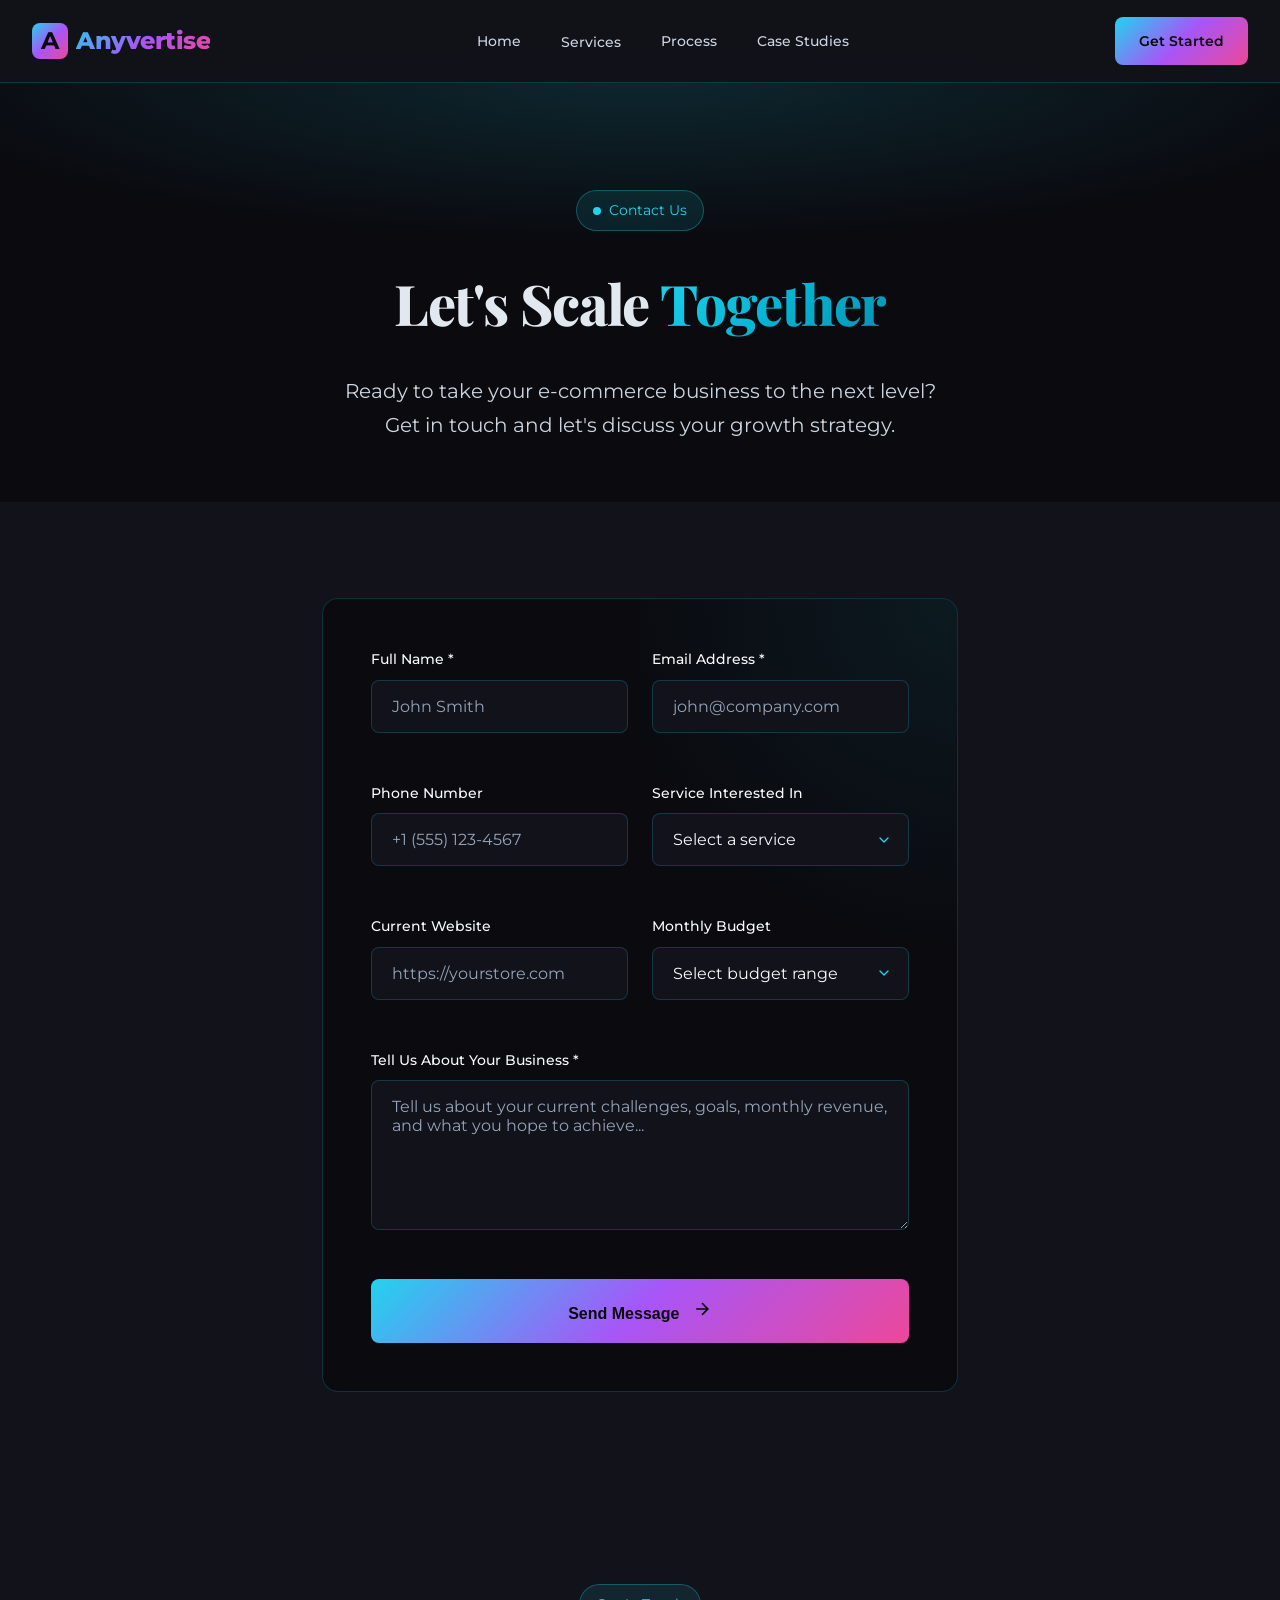
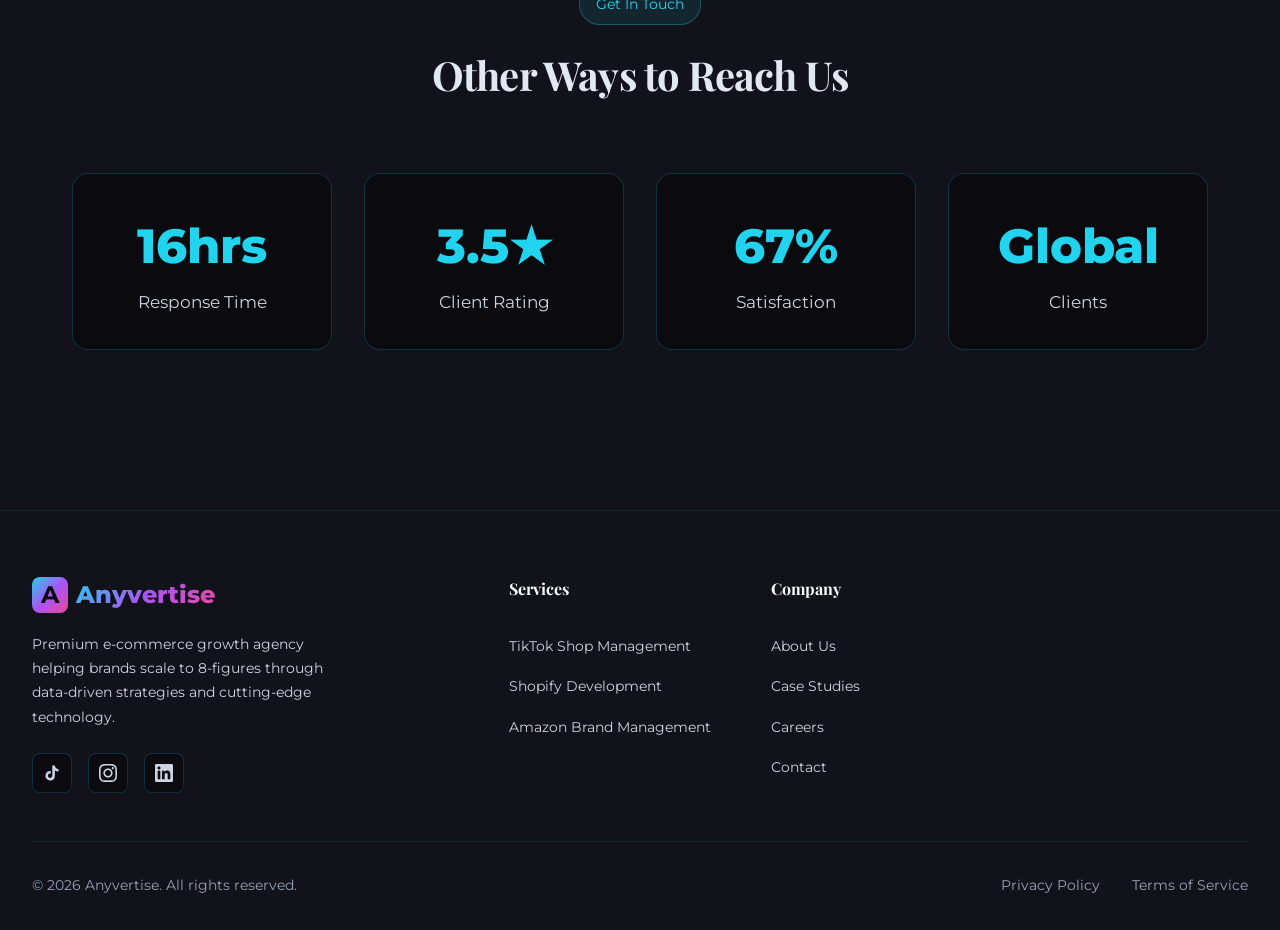
==== pages/contact.html @ 981955bb "initial-website" ====
<!DOCTYPE html>
<html lang="en">
<head>
  <meta charset="UTF-8">
  <meta name="viewport" content="width=device-width, initial-scale=1.0">
  <title>Contact Us | Anyvertise</title>
  <meta name="description" content="Get in touch with Anyvertise - Your premium e-commerce growth agency. Let's scale your business together.">
  <link rel="stylesheet" href="../css/style.css">
  <link rel="preconnect" href="https://fonts.googleapis.com">
  <link rel="preconnect" href="https://fonts.gstatic.com" crossorigin>
</head>
<body>
  <div id="header-placeholder"></div>
  
  <main>
    <section class="service-hero">
      <div class="service-hero-content">
        <div class="badge">
          <span class="badge-dot"></span>
          Contact Us
        </div>
        <h1 class="service-hero-title">
          Let's Scale <span>Together</span>
        </h1>
        <p class="service-hero-description">
          Ready to take your e-commerce business to the next level? Get in touch and let's discuss your growth strategy.
        </p>
      </div>
    </section>

    <section class="contact-section">
      <div class="contact-container">
        <form class="contact-form" id="contactForm">
          <div class="form-row">
            <div class="form-group">
              <label class="form-label" for="name">Full Name *</label>
              <input type="text" id="name" class="form-input" placeholder="John Smith" required>
            </div>
            <div class="form-group">
              <label class="form-label" for="email">Email Address *</label>
              <input type="email" id="email" class="form-input" placeholder="john@company.com" required>
            </div>
          </div>
          <div class="form-row">
            <div class="form-group">
              <label class="form-label" for="phone">Phone Number</label>
              <input type="tel" id="phone" class="form-input" placeholder="+1 (555) 123-4567">
            </div>
            <div class="form-group">
              <label class="form-label" for="service">Service Interested In</label>
              <select id="service" class="form-select">
                <option value="">Select a service</option>
                <option value="tiktok">TikTok Marketing</option>
                <option value="shopify">Shopify Development</option>
                <option value="amazon">Amazon PPC</option>
                <option value="multiple">Multiple Services</option>
              </select>
            </div>
          </div>
          <div class="form-row">
            <div class="form-group">
              <label class="form-label" for="website">Current Website</label>
              <input type="url" id="website" class="form-input" placeholder="https://yourstore.com">
            </div>
            <div class="form-group">
              <label class="form-label" for="budget">Monthly Budget</label>
              <select id="budget" class="form-select">
                <option value="">Select budget range</option>
                <option value="under5k">Under $5,000</option>
                <option value="5k-10k">$5,000 - $10,000</option>
                <option value="10k-25k">$10,000 - $25,000</option>
                <option value="25k-50k">$25,000 - $50,000</option>
                <option value="over50k">Over $50,000</option>
              </select>
            </div>
          </div>
          <div class="form-group">
            <label class="form-label" for="message">Tell Us About Your Business *</label>
            <textarea id="message" class="form-textarea" placeholder="Tell us about your current challenges, goals, monthly revenue, and what you hope to achieve..." required></textarea>
          </div>
          <button type="submit" class="form-submit">
            Send Message
            <svg width="20" height="20" viewBox="0 0 24 24" fill="none" stroke="currentColor" stroke-width="2" style="margin-left: 0.5rem;"><path d="M5 12h14M12 5l7 7-7 7"/></svg>
          </button>
        </form>
        <div class="form-success" id="formSuccess">
          <div class="form-success-icon">✓</div>
          <h3>Message Sent!</h3>
          <p>Thanks for reaching out. We'll be in touch within 24 hours.</p>
        </div>
      </div>
    </section>

    <section class="trust-section">
      <div class="section-header animate-on-scroll">
        <span class="section-badge">Get In Touch</span>
        <h2 class="section-title">Other Ways to Reach Us</h2>
      </div>
      
      <div class="trust-stats">
        <div class="trust-stat animate-on-scroll animate-delay-1">
          <span class="trust-number" data-target="24hrs">0</span>
          <span class="trust-label">Response Time</span>
        </div>
        <div class="trust-stat animate-on-scroll animate-delay-2">
          <span class="trust-number" data-target="5★">0</span>
          <span class="trust-label">Client Rating</span>
        </div>
        <div class="trust-stat animate-on-scroll animate-delay-3">
          <span class="trust-number" data-target="98%">0</span>
          <span class="trust-label">Satisfaction</span>
        </div>
        <div class="trust-stat animate-on-scroll animate-delay-4">
          <span class="trust-number">Global</span>
          <span class="trust-label">Clients</span>
        </div>
      </div>
    </section>
  </main>

  <div id="footer-placeholder"></div>
  
  <script src="../js/main.js"></script>
</body>
</html>
---- css/style.css ----
@import url('https://fonts.googleapis.com/css2?family=Playfair+Display:wght@400;500;600;700;800&family=Montserrat:wght@300;400;500;600;700&display=swap');

:root {
  --bg-primary: #0a0a0f;
  --bg-secondary: #12121a;
  --bg-tertiary: #1a1a25;
  --accent-primary: #22d3ee;
  --accent-secondary: #06b6d4;
  --accent-light: #67e8f9;
  --accent-dark: #0891b2;
  --text-heading: #E2E8F0;
  --text-primary: #F8FAFC;
  --text-secondary: #CBD5E1;
  --text-muted: #94A3B8;
  --gradient-glow: linear-gradient(135deg, #22d3ee 0%, #06b6d4 50%, #0891b2 100%);
  --gradient-vibrant: linear-gradient(135deg, #22d3ee 0%, #a855f7 50%, #ec4899 100%);
  --radius-lg: 24px;
  --radius-md: 16px;
  --radius-sm: 8px;
}

*,
*::before,
*::after {
  margin: 0;
  padding: 0;
  box-sizing: border-box;
}

@keyframes slideUp {
  from {
    opacity: 0;
    transform: translateY(40px);
  }
  to {
    opacity: 1;
    transform: translateY(0);
  }
}

@keyframes fadeIn {
  from {
    opacity: 0;
  }
  to {
    opacity: 1;
  }
}

@keyframes countUp {
  from {
    opacity: 0;
    transform: scale(0.5);
  }
  to {
    opacity: 1;
    transform: scale(1);
  }
}

@keyframes pulseGlow {
  0%, 100% {
    box-shadow: 0 0 20px rgba(34, 211, 238, 0.3);
  }
  50% {
    box-shadow: 0 0 40px rgba(34, 211, 238, 0.6);
  }
}

.animate-on-scroll {
  opacity: 0;
  transform: translateY(40px);
  transition: opacity 0.6s ease-out, transform 0.6s ease-out;
}

.animate-on-scroll.visible {
  opacity: 1;
  transform: translateY(0);
}

.animate-delay-1 { transition-delay: 0.1s; }
.animate-delay-2 { transition-delay: 0.2s; }
.animate-delay-3 { transition-delay: 0.3s; }
.animate-delay-4 { transition-delay: 0.4s; }

html {
  scroll-behavior: smooth;
  -webkit-text-size-adjust: 100%;
}

body {
  font-family: 'Montserrat', -apple-system, BlinkMacSystemFont, sans-serif;
  background-color: var(--bg-primary);
  color: var(--text-primary);
  font-size: 17px;
  line-height: 1.7;
  overflow-x: hidden;
  display: flex;
  flex-direction: column;
  min-height: 100vh;
  -webkit-font-smoothing: antialiased;
  -moz-osx-font-smoothing: grayscale;
}

h1, h2, h3, h4, h5, h6,
.hero-title, .section-title, .service-title,
.roadmap-title, .case-study-title, .cta-title,
.service-hero-title, .problem-title, .trust-title,
.footer-title {
  font-family: 'Playfair Display', Georgia, serif;
  color: var(--text-heading);
}

a {
  text-decoration: none;
  color: inherit;
  transition: all 0.3s ease;
}

ul {
  list-style: none;
}

img {
  max-width: 100%;
  height: auto;
}

#header-placeholder {
  position: fixed;
  top: 0;
  left: 0;
  right: 0;
  z-index: 1000;
}

.header {
  background: rgba(18, 18, 26, 0.95);
  backdrop-filter: blur(20px);
  -webkit-backdrop-filter: blur(20px);
  border-bottom: 1px solid rgba(8, 145, 178, 0.3);
  padding: 1rem 0;
  transition: all 0.3s ease;
}

.header.scrolled {
  padding: 0.6rem 0;
  background: rgba(18, 18, 26, 0.98);
}

.header-inner {
  max-width: 1400px;
  margin: 0 auto;
  padding: 0 2rem;
  display: flex;
  align-items: center;
  justify-content: space-between;
  min-height: 50px;
}

.logo {
  display: flex;
  align-items: center;
  gap: 0.5rem;
  font-size: 1.5rem;
  font-weight: 800;
  letter-spacing: -0.02em;
}

.logo-text {
  background: var(--gradient-vibrant);
  -webkit-background-clip: text;
  -webkit-text-fill-color: transparent;
  background-clip: text;
}

.logo-icon {
  width: 36px;
  height: 36px;
  background: var(--gradient-vibrant);
  border-radius: var(--radius-sm);
  display: flex;
  align-items: center;
  justify-content: center;
  font-weight: 700;
  color: var(--bg-primary);
}

.nav-desktop {
  display: flex;
  align-items: center;
  gap: 2.5rem;
}

.nav-link {
  font-size: 0.9rem;
  font-weight: 500;
  color: var(--text-secondary);
  position: relative;
  padding: 0.5rem 0;
}

.nav-link::after {
  content: '';
  position: absolute;
  bottom: 0;
  left: 0;
  width: 0;
  height: 2px;
  background: var(--accent-primary);
  transition: width 0.3s ease;
}

.nav-link:hover {
  color: var(--text-primary);
}

.nav-link:hover::after {
  width: 100%;
}

.nav-link.active {
  color: var(--accent-primary);
}

.dropdown {
  position: relative;
}

.dropdown-menu {
  position: absolute;
  top: 100%;
  left: 50%;
  transform: translateX(-50%);
  background: var(--bg-secondary);
  border: 1px solid rgba(34, 211, 238, 0.2);
  border-radius: var(--radius-md);
  padding: 1rem;
  min-width: 220px;
  opacity: 0;
  visibility: hidden;
  transition: all 0.3s ease;
  margin-top: 1rem;
}

.dropdown:hover .dropdown-menu {
  opacity: 1;
  visibility: visible;
  margin-top: 0.5rem;
}

.dropdown-menu a {
  display: block;
  padding: 0.75rem 1rem;
  border-radius: var(--radius-sm);
  color: var(--text-secondary);
  font-size: 0.9rem;
}

.dropdown-menu a:hover {
  background: rgba(34, 211, 238, 0.1);
  color: var(--accent-primary);
}

.cta-button {
  background: var(--gradient-vibrant);
  color: var(--bg-primary);
  padding: 0.75rem 1.5rem;
  border-radius: var(--radius-sm);
  font-weight: 600;
  font-size: 0.9rem;
}

.cta-button:hover {
  transform: translateY(-2px);
  box-shadow: 0 10px 30px rgba(34, 211, 238, 0.3);
}

.mobile-menu-btn {
  display: none;
  background: none;
  border: none;
  color: var(--text-primary);
  font-size: 1.5rem;
  cursor: pointer;
}

.mobile-nav {
  display: none;
  position: fixed;
  top: 60px;
  left: 0;
  right: 0;
  background: var(--bg-secondary);
  padding: 0.5rem 1rem;
  border-bottom: 1px solid rgba(8, 145, 178, 0.3);
  z-index: 999;
  max-height: calc(100vh - 60px);
  overflow-y: auto;
}

.mobile-nav.active {
  display: block;
}

.mobile-nav a {
  display: block;
  padding: 0.875rem 1rem;
  border-radius: var(--radius-sm);
  color: var(--text-secondary);
  font-size: 0.95rem;
  font-weight: 500;
}

.mobile-nav a:hover {
  background: rgba(34, 211, 238, 0.1);
  color: var(--accent-primary);
}

main {
  flex: 1;
  padding-top: 70px;
}

.hero {
  min-height: 100vh;
  display: flex;
  align-items: center;
  position: relative;
  padding-top: 80px;
  overflow: hidden;
}

.hero::before {
  content: '';
  position: absolute;
  top: 0;
  left: 0;
  right: 0;
  bottom: 0;
  background: 
    radial-gradient(ellipse 80% 50% at 50% -20%, rgba(34, 211, 238, 0.15), transparent),
    radial-gradient(ellipse 60% 40% at 80% 60%, rgba(34, 211, 238, 0.08), transparent);
  pointer-events: none;
}

.hero-inner {
  max-width: 1400px;
  margin: 0 auto;
  padding: 3rem 2rem;
  display: grid;
  grid-template-columns: 1fr 1fr;
  gap: 3rem;
  align-items: center;
  position: relative;
}

.hero-content {
  position: relative;
  z-index: 1;
}

.badge {
  display: inline-flex;
  align-items: center;
  gap: 0.5rem;
  background: rgba(34, 211, 238, 0.1);
  border: 1px solid rgba(34, 211, 238, 0.3);
  padding: 0.5rem 1rem;
  border-radius: 50px;
  font-size: 0.85rem;
  color: var(--accent-primary);
  margin-bottom: 1.5rem;
}

.badge-dot {
  width: 8px;
  height: 8px;
  background: var(--accent-primary);
  border-radius: 50%;
  animation: pulse 2s infinite;
}

@keyframes pulse {
  0%, 100% { opacity: 1; }
  50% { opacity: 0.5; }
}

.hero-title {
  font-size: 4rem;
  font-weight: 800;
  line-height: 1.1;
  letter-spacing: -0.03em;
  margin-bottom: 1.5rem;
}

.hero-title span {
  background: var(--gradient-glow);
  -webkit-background-clip: text;
  -webkit-text-fill-color: transparent;
  background-clip: text;
}

.hero-description {
  font-size: 1.25rem;
  color: var(--text-secondary);
  margin-bottom: 2.5rem;
  max-width: 500px;
}

.hero-buttons {
  display: flex;
  gap: 1rem;
}

.btn-primary {
  background: var(--gradient-vibrant);
  color: var(--bg-primary);
  padding: 1rem 2rem;
  border-radius: var(--radius-sm);
  font-weight: 600;
  display: inline-flex;
  align-items: center;
  gap: 0.5rem;
}

.btn-primary:hover {
  transform: translateY(-2px);
  box-shadow: 0 15px 40px rgba(34, 211, 238, 0.3);
}

.btn-secondary {
  background: transparent;
  border: 1px solid rgba(34, 211, 238, 0.3);
  color: var(--text-primary);
  padding: 1rem 2rem;
  border-radius: var(--radius-sm);
  font-weight: 600;
  display: inline-flex;
  align-items: center;
  gap: 0.5rem;
}

.btn-secondary:hover {
  border-color: var(--accent-primary);
  background: rgba(34, 211, 238, 0.1);
}

.hero-visual {
  position: relative;
  z-index: 1;
}

.hero-card {
  background: var(--bg-secondary);
  border: 1px solid rgba(34, 211, 238, 0.2);
  border-radius: var(--radius-md);
  padding: 2rem;
  position: relative;
  overflow: hidden;
}

.hero-card::before {
  content: '';
  position: absolute;
  top: -50%;
  right: -50%;
  width: 100%;
  height: 100%;
  background: radial-gradient(circle, rgba(34, 211, 238, 0.1), transparent 70%);
}

.hero-stats {
  display: grid;
  grid-template-columns: repeat(3, 1fr);
  gap: 1.5rem;
  position: relative;
}

.stat-item {
  text-align: center;
  padding: 1.5rem;
  background: rgba(10, 10, 15, 0.5);
  border-radius: var(--radius-md);
  border: 1px solid rgba(34, 211, 238, 0.1);
}

.stat-number {
  font-size: 2.5rem;
  font-weight: 800;
  color: var(--accent-primary);
  display: block;
}

.stat-label {
  font-size: 0.85rem;
  color: var(--text-secondary);
  margin-top: 0.5rem;
}

.services-section {
  padding: 6rem 0;
  position: relative;
}

.section-container {
  max-width: 1400px;
  margin: 0 auto;
  padding: 0 2rem;
}

.section-header {
  text-align: center;
  max-width: 700px;
  margin: 0 auto 4rem;
  padding: 0 1rem;
}

.section-badge {
  display: inline-block;
  background: rgba(34, 211, 238, 0.1);
  border: 1px solid rgba(34, 211, 238, 0.3);
  padding: 0.5rem 1rem;
  border-radius: 50px;
  font-size: 0.85rem;
  color: var(--accent-primary);
  margin-bottom: 1rem;
}

.section-title {
  font-size: 2.5rem;
  font-weight: 700;
  letter-spacing: -0.02em;
  margin-bottom: 1rem;
}

.section-description {
  color: var(--text-secondary);
  font-size: 1.1rem;
}

.services-grid {
  display: grid;
  grid-template-columns: repeat(3, 1fr);
  gap: 2rem;
  max-width: 1400px;
  margin: 0 auto;
  padding: 0 2rem;
}

.service-card {
  background: var(--bg-secondary);
  border: 1px solid rgba(34, 211, 238, 0.1);
  border-radius: var(--radius-md);
  padding: 2.5rem;
  transition: all 0.4s ease;
  position: relative;
  overflow: hidden;
}

.service-card::before {
  content: '';
  position: absolute;
  top: 0;
  left: 0;
  right: 0;
  height: 3px;
  background: var(--gradient-glow);
  transform: scaleX(0);
  transition: transform 0.4s ease;
}

.service-card:hover {
  transform: translateY(-8px);
  border-color: rgba(34, 211, 238, 0.3);
  box-shadow: 0 20px 50px rgba(0, 0, 0, 0.3);
}

.service-card:hover::before {
  transform: scaleX(1);
}

.service-icon {
  width: 60px;
  height: 60px;
  background: rgba(34, 211, 238, 0.1);
  border-radius: var(--radius-md);
  display: flex;
  align-items: center;
  justify-content: center;
  font-size: 1.75rem;
  margin-bottom: 1.5rem;
}

.service-title {
  font-size: 1.5rem;
  font-weight: 700;
  margin-bottom: 1rem;
}

.service-description {
  color: var(--text-secondary);
  margin-bottom: 1.5rem;
  line-height: 1.7;
}

.service-link {
  display: inline-flex;
  align-items: center;
  gap: 0.5rem;
  color: var(--accent-primary);
  font-weight: 600;
  font-size: 0.9rem;
}

.service-link:hover {
  gap: 0.75rem;
}

.problem-section {
  padding: 6rem 0;
  background: var(--bg-secondary);
}

.problem-grid {
  display: grid;
  grid-template-columns: repeat(2, 1fr);
  gap: 2rem;
  max-width: 1200px;
  margin: 0 auto;
  padding: 0 2rem;
  width: 100%;
}

.problem-card {
  background: var(--bg-primary);
  border: 1px solid rgba(34, 211, 238, 0.1);
  border-radius: var(--radius-md);
  padding: 2rem;
  position: relative;
  overflow: hidden;
}

.problem-card::before {
  content: '✕';
  position: absolute;
  top: 1rem;
  right: 1rem;
  width: 40px;
  height: 40px;
  background: rgba(239, 68, 68, 0.1);
  border-radius: 50%;
  display: flex;
  align-items: center;
  justify-content: center;
  color: #ef4444;
  font-size: 1.25rem;
}

.problem-title {
  font-size: 1.25rem;
  font-weight: 600;
  margin-bottom: 1rem;
  color: var(--text-primary);
}

.problem-description {
  color: var(--text-secondary);
  font-size: 0.95rem;
}

.strategy-section {
  padding: 6rem 0;
}

.roadmap {
  display: grid;
  grid-template-columns: repeat(3, 1fr);
  gap: 2rem;
  max-width: 1200px;
  margin: 0 auto;
  padding: 0 2rem;
  width: 100%;
}

.roadmap-step {
  position: relative;
  padding: 2.5rem;
  background: var(--bg-secondary);
  border: 1px solid rgba(34, 211, 238, 0.1);
  border-radius: var(--radius-md);
  transition: all 0.4s cubic-bezier(0.175, 0.885, 0.32, 1.275);
}

.roadmap-step:hover {
  transform: translateY(-10px) scale(1.02);
  border-color: rgba(34, 211, 238, 0.5);
  box-shadow: 
    0 20px 40px rgba(0, 0, 0, 0.3),
    0 0 30px rgba(34, 211, 238, 0.2),
    inset 0 0 30px rgba(34, 211, 238, 0.05);
}

.roadmap-step::after {
  content: '→';
  position: absolute;
  top: 50%;
  right: -1.5rem;
  transform: translateY(-50%);
  color: var(--accent-primary);
  font-size: 2rem;
  display: none;
}

.roadmap-step:last-child::after {
  display: none;
}

.step-number {
  display: inline-flex;
  align-items: center;
  justify-content: center;
  width: 50px;
  height: 50px;
  background: var(--gradient-glow);
  border-radius: var(--radius-md);
  font-size: 1.5rem;
  font-weight: 800;
  color: var(--bg-primary);
  margin-bottom: 1.5rem;
}

.roadmap-title {
  font-size: 1.5rem;
  font-weight: 700;
  margin-bottom: 1rem;
}

.roadmap-description {
  color: var(--text-secondary);
  line-height: 1.7;
}

.case-study-section {
  padding: 6rem 0;
  background: var(--bg-secondary);
}

.case-study-grid {
  display: grid;
  grid-template-columns: repeat(3, 1fr);
  gap: 2rem;
  max-width: 1400px;
  margin: 0 auto;
  padding: 0 2rem;
  width: 100%;
}

.case-study-card {
  background: var(--bg-primary);
  border: 1px solid rgba(34, 211, 238, 0.1);
  border-radius: var(--radius-md);
  overflow: hidden;
  transition: all 0.4s ease;
}

.case-study-card:hover {
  transform: translateY(-8px);
  border-color: rgba(34, 211, 238, 0.3);
  box-shadow: 0 20px 50px rgba(0, 0, 0, 0.3);
}

.case-study-image {
  height: 200px;
  background: var(--bg-tertiary);
  display: flex;
  align-items: center;
  justify-content: center;
  border-bottom: 1px solid rgba(8, 145, 178, 0.3);
  position: relative;
  overflow: hidden;
}

.case-study-image::before {
  content: '';
  position: absolute;
  inset: 0;
  background: 
    linear-gradient(45deg, transparent 40%, rgba(34, 211, 238, 0.05) 50%, transparent 60%);
}

.case-study-placeholder {
  text-align: center;
  color: var(--text-muted);
}

.case-study-screenshot {
  width: 100%;
  height: 100%;
  object-fit: contain;
  padding: 1rem;
  transition: transform 0.6s cubic-bezier(0.165, 0.84, 0.44, 1);
}

.case-study-card:hover .case-study-screenshot {
  transform: scale(1.1);
}

.case-study-placeholder-icon {
  font-size: 3rem;
  margin-bottom: 0.5rem;
  opacity: 0.5;
}

.case-study-content {
  padding: 2rem;
}

.case-study-title {
  font-size: 1.25rem;
  font-weight: 700;
  margin-bottom: 1rem;
}

.case-study-metrics {
  display: flex;
  gap: 1.5rem;
  flex-wrap: wrap;
}

.metric {
  display: flex;
  flex-direction: column;
}

.metric-value {
  font-size: 1.5rem;
  font-weight: 700;
  color: var(--accent-primary);
}

.metric-label {
  font-size: 0.8rem;
  color: var(--text-muted);
}

.trust-section {
  padding: 6rem 0;
  background: var(--bg-secondary);
}

.trust-stats {
  display: grid;
  grid-template-columns: repeat(4, 1fr);
  gap: 2rem;
  max-width: 1200px;
  margin: 0 auto 4rem;
  padding: 0 2rem;
  width: 100%;
}

.trust-stat {
  text-align: center;
  padding: 2rem;
  background: var(--bg-primary);
  border: 1px solid rgba(34, 211, 238, 0.2);
  border-radius: var(--radius-md);
}

.trust-number {
  font-size: 3rem;
  font-weight: 800;
  color: var(--accent-primary);
  display: block;
}

.trust-label {
  color: var(--text-secondary);
  margin-top: 0.5rem;
}

.partners-section {
  padding: 4rem 0;
  background: var(--bg-secondary);
  border-top: 1px solid rgba(34, 211, 238, 0.1);
}

.partners-title {
  text-align: center;
  color: var(--text-secondary);
  font-size: 0.9rem;
  text-transform: uppercase;
  letter-spacing: 0.1em;
  margin-bottom: 2rem;
}

.partners-grid {
  display: flex;
  justify-content: center;
  align-items: center;
  gap: 4rem;
  flex-wrap: wrap;
  padding: 0 2rem;
}

.partner-logo {
  height: 40px;
  opacity: 0.5;
  filter: grayscale(100%);
  transition: all 0.3s ease;
  display: flex;
  align-items: center;
  justify-content: center;
  color: var(--text-muted);
  font-weight: 700;
  font-size: 1.2rem;
}

.partner-logo:hover {
  opacity: 1;
  filter: grayscale(0%);
  color: var(--accent-primary);
}

.cta-section {
  padding: 6rem 0;
  background: var(--bg-secondary);
}

.cta-box {
  max-width: 900px;
  margin: 0 auto;
  padding: 4rem;
  background: linear-gradient(135deg, rgba(34, 211, 238, 0.1) 0%, rgba(18, 18, 26, 0.8) 100%);
  border: 1px solid rgba(34, 211, 238, 0.3);
  border-radius: var(--radius-lg);
  text-align: center;
  position: relative;
  overflow: hidden;
}

.cta-box::before {
  content: '';
  position: absolute;
  top: -100px;
  left: -100px;
  width: 300px;
  height: 300px;
  background: radial-gradient(circle, rgba(34, 211, 238, 0.2), transparent 70%);
}

.cta-title {
  font-size: 2.5rem;
  font-weight: 700;
  margin-bottom: 1rem;
  position: relative;
}

.cta-description {
  color: var(--text-secondary);
  font-size: 1.1rem;
  margin-bottom: 2rem;
  position: relative;
}

.contact-section {
  padding: 6rem 0;
  background: var(--bg-secondary);
}

.contact-container {
  max-width: 700px;
  margin: 0 auto;
  padding: 0 2rem;
  width: 100%;
}

.contact-form {
  background: var(--bg-primary);
  border: 1px solid rgba(34, 211, 238, 0.2);
  border-radius: var(--radius-md);
  padding: 3rem;
  position: relative;
  overflow: hidden;
}

.contact-form::before {
  content: '';
  position: absolute;
  top: -50%;
  right: -50%;
  width: 100%;
  height: 100%;
  background: radial-gradient(circle, rgba(34, 211, 238, 0.08), transparent 70%);
  pointer-events: none;
}

.form-row {
  display: grid;
  grid-template-columns: 1fr 1fr;
  gap: 1.5rem;
  margin-bottom: 1.5rem;
}

.form-group {
  margin-bottom: 1.5rem;
  position: relative;
}

.form-group:last-child {
  margin-bottom: 0;
}

.form-label {
  display: block;
  font-size: 0.9rem;
  font-weight: 500;
  color: var(--text-primary);
  margin-bottom: 0.5rem;
}

.form-input,
.form-select,
.form-textarea {
  width: 100%;
  background: var(--bg-secondary);
  border: 1px solid rgba(34, 211, 238, 0.2);
  border-radius: var(--radius-sm);
  padding: 1rem 1.25rem;
  font-size: 1rem;
  color: var(--text-primary);
  font-family: 'Montserrat', sans-serif;
  transition: all 0.3s ease;
}

.form-input:focus,
.form-select:focus,
.form-textarea:focus {
  outline: none;
  border-color: var(--accent-primary);
  box-shadow: 0 0 0 3px rgba(34, 211, 238, 0.1);
}

.form-input::placeholder,
.form-textarea::placeholder {
  color: var(--text-muted);
}

.form-select {
  cursor: pointer;
  appearance: none;
  background-image: url("data:image/svg+xml,%3Csvg xmlns='http://www.w3.org/2000/svg' width='24' height='24' viewBox='0 0 24 24' fill='none' stroke='%2322d3ee' stroke-width='2' stroke-linecap='round' stroke-linejoin='round'%3E%3Cpolyline points='6 9 12 15 18 9'%3E%3C/polyline%3E%3C/svg%3E");
  background-repeat: no-repeat;
  background-position: right 1rem center;
  background-size: 1rem;
}

.form-select option {
  background: var(--bg-secondary);
  color: var(--text-primary);
}

.form-textarea {
  min-height: 150px;
  resize: vertical;
}

.form-submit {
  width: 100%;
  background: var(--gradient-vibrant);
  color: var(--bg-primary);
  padding: 1.25rem 2rem;
  border: none;
  border-radius: var(--radius-sm);
  font-size: 1rem;
  font-weight: 700;
  cursor: pointer;
  transition: all 0.3s ease;
  margin-top: 1rem;
}

.form-submit:hover {
  transform: translateY(-2px);
  box-shadow: 0 15px 40px rgba(34, 211, 238, 0.3);
}

.form-success {
  display: none;
  text-align: center;
  padding: 2rem;
}

.form-success.show {
  display: block;
}

.form-success-icon {
  width: 80px;
  height: 80px;
  background: rgba(34, 211, 238, 0.1);
  border-radius: 50%;
  display: flex;
  align-items: center;
  justify-content: center;
  margin: 0 auto 1.5rem;
  font-size: 2.5rem;
}

.form-success h3 {
  font-size: 1.5rem;
  margin-bottom: 0.5rem;
}

.form-success p {
  color: var(--text-secondary);
}

#footer-placeholder {
  margin-top: auto;
}

.footer {
  background: var(--bg-secondary);
  border-top: 1px solid rgba(34, 211, 238, 0.1);
  padding: 4rem 0 2rem;
}

.footer-inner {
  max-width: 1400px;
  margin: 0 auto;
  padding: 0 2rem;
}

.footer-grid {
  display: grid;
  grid-template-columns: 2fr 1fr 1fr 1fr;
  gap: 3rem;
  margin-bottom: 3rem;
}

.footer-brand {
  max-width: 300px;
}

.footer-logo {
  display: flex;
  align-items: center;
  gap: 0.5rem;
  font-size: 1.5rem;
  font-weight: 800;
  margin-bottom: 1rem;
}

.footer-description {
  color: var(--text-secondary);
  font-size: 0.9rem;
  line-height: 1.7;
}

.footer-title {
  font-size: 1rem;
  font-weight: 700;
  margin-bottom: 1.5rem;
  color: var(--text-primary);
}

.footer-links a {
  display: block;
  color: var(--text-secondary);
  padding: 0.5rem 0;
  font-size: 0.9rem;
}

.footer-links a:hover {
  color: var(--accent-primary);
}

.footer-social {
  display: flex;
  gap: 1rem;
  margin-top: 1.5rem;
}

.social-link {
  width: 40px;
  height: 40px;
  background: var(--bg-primary);
  border: 1px solid rgba(34, 211, 238, 0.2);
  border-radius: var(--radius-sm);
  display: flex;
  align-items: center;
  justify-content: center;
  color: var(--text-secondary);
  transition: all 0.3s ease;
}

.social-link:hover {
  background: var(--accent-primary);
  color: var(--bg-primary);
  border-color: var(--accent-primary);
}

.footer-bottom {
  padding-top: 2rem;
  border-top: 1px solid rgba(34, 211, 238, 0.1);
  display: flex;
  justify-content: space-between;
  align-items: center;
  color: var(--text-muted);
  font-size: 0.85rem;
}

.footer-legal {
  display: flex;
  gap: 2rem;
}

.footer-legal a {
  color: var(--text-muted);
}

.footer-legal a:hover {
  color: var(--accent-primary);
}

.service-hero {
  padding: 120px 0 60px;
  text-align: center;
  position: relative;
  overflow: hidden;
}

.service-hero::before {
  content: '';
  position: absolute;
  top: 0;
  left: 0;
  right: 0;
  bottom: 0;
  background: 
    radial-gradient(ellipse 60% 40% at 50% 0%, rgba(34, 211, 238, 0.15), transparent);
  pointer-events: none;
}

.service-hero-content {
  position: relative;
  z-index: 1;
  max-width: 800px;
  margin: 0 auto;
  padding: 0 2rem;
}

.service-hero-title {
  font-size: 3.5rem;
  font-weight: 800;
  letter-spacing: -0.02em;
  margin-bottom: 1.5rem;
}

.service-hero-title span {
  background: var(--gradient-glow);
  -webkit-background-clip: text;
  -webkit-text-fill-color: transparent;
  background-clip: text;
}

.service-hero-description {
  font-size: 1.25rem;
  color: var(--text-secondary);
  max-width: 600px;
  margin: 0 auto;
}

@keyframes fadeInUp {
  from {
    opacity: 0;
    transform: translateY(30px);
  }
  to {
    opacity: 1;
    transform: translateY(0);
  }
}

.animate-fade-in {
  animation: fadeInUp 0.8s ease forwards;
}

.delay-1 { animation-delay: 0.1s; }
.delay-2 { animation-delay: 0.2s; }
.delay-3 { animation-delay: 0.3s; }
.delay-4 { animation-delay: 0.4s; }
.delay-5 { animation-delay: 0.5s; }

@media (max-width: 1024px) {
  .hero-inner {
    grid-template-columns: 1fr;
    gap: 3rem;
    padding: 2rem 1.5rem;
  }

  .hero-title {
    font-size: 2.75rem;
  }

  .hero-content {
    text-align: center;
  }

  .hero-description {
    margin: 0 auto 2rem;
  }

  .hero-buttons {
    justify-content: center;
    flex-wrap: wrap;
  }

  .hero-visual {
    max-width: 100%;
    padding: 0 1rem;
  }

  .hero-stats {
    gap: 1rem;
  }

  .stat-item {
    padding: 1rem;
  }

  .stat-number {
    font-size: 1.75rem;
  }

  .services-grid {
    grid-template-columns: repeat(2, 1fr);
    padding: 0 1.5rem;
  }

  .section-header {
    padding: 0 1.5rem;
  }

  .section-title {
    font-size: 2rem;
  }

  .problem-grid {
    grid-template-columns: 1fr;
    padding: 0 1.5rem;
  }

  .roadmap {
    grid-template-columns: 1fr;
    padding: 0 1.5rem;
    gap: 1.5rem;
  }

  .roadmap-step::after {
    display: none;
  }

  .roadmap-step {
    padding: 1.5rem;
  }

  .case-study-grid {
    grid-template-columns: repeat(2, 1fr);
    padding: 0 1.5rem;
  }

  .trust-stats {
    grid-template-columns: repeat(2, 1fr);
    padding: 0 1.5rem;
  }

  .footer-grid {
    grid-template-columns: 1fr 1fr;
    gap: 2rem;
    padding: 0 1.5rem;
  }

  .footer-inner {
    padding: 0 1.5rem;
  }

  .service-hero {
    padding: 120px 0 60px;
  }

  .service-hero-title {
    font-size: 2.75rem;
  }

  .contact-container {
    padding: 0 1.5rem;
  }

  .contact-form {
    padding: 2rem 1.5rem;
  }
}

@media (max-width: 768px) {
  :root {
    padding: 0;
  }

  body {
    overflow-x: hidden;
  }

  .header {
    padding: 0.75rem 0;
  }

  .header-inner {
    padding: 0 1rem;
  }

  .logo {
    font-size: 1.25rem;
  }

  .logo-icon {
    width: 32px;
    height: 32px;
    font-size: 1rem;
  }

  .cta-button {
    padding: 0.5rem 1rem;
    font-size: 0.85rem;
  }

  .mobile-menu-btn {
    display: block;
    font-size: 1.25rem;
    padding: 0.5rem;
  }

  .mobile-nav {
    top: 60px;
    padding: 0.5rem;
  }

  .mobile-nav a {
    padding: 0.75rem 1rem;
    font-size: 0.95rem;
  }

  .hero {
    padding-top: 80px;
    min-height: auto;
  }

  .hero-inner {
    padding: 2rem 1rem;
    gap: 2rem;
  }

  .hero-content {
    text-align: center;
  }

  .badge {
    font-size: 0.75rem;
    padding: 0.4rem 0.75rem;
  }

  .hero-title {
    font-size: 2rem;
    line-height: 1.2;
    margin-bottom: 1rem;
  }

  .hero-description {
    font-size: 1rem;
    margin-bottom: 1.5rem;
  }

  .hero-buttons {
    flex-direction: column;
    gap: 0.75rem;
    width: 100%;
  }

  .btn-primary,
  .btn-secondary {
    width: 100%;
    justify-content: center;
    padding: 0.875rem 1.5rem;
    font-size: 0.95rem;
  }

  .hero-card {
    padding: 1.5rem 1rem;
  }

  .hero-stats {
    grid-template-columns: 1fr;
    gap: 0.75rem;
  }

  .stat-item {
    padding: 1rem;
  }

  .stat-number {
    font-size: 1.5rem;
  }

  .stat-label {
    font-size: 0.8rem;
  }

  .services-section,
  .problem-section,
  .strategy-section,
  .case-study-section,
  .trust-section,
  .contact-section {
    padding: 3rem 0;
  }

  .section-header {
    margin-bottom: 2rem;
    padding: 0 1rem;
  }

  .section-badge {
    font-size: 0.75rem;
    padding: 0.35rem 0.75rem;
  }

  .section-title {
    font-size: 1.75rem;
    margin-bottom: 0.75rem;
  }

  .section-description {
    font-size: 0.95rem;
    line-height: 1.6;
  }

  .services-grid {
    grid-template-columns: 1fr;
    gap: 1.25rem;
    padding: 0 1rem;
  }

  .service-card {
    padding: 1.5rem;
    text-align: center;
  }

  .service-icon {
    width: 50px;
    height: 50px;
    font-size: 1.5rem;
    margin: 0 auto 1rem;
  }

  .service-title {
    font-size: 1.25rem;
    margin-bottom: 0.75rem;
  }

  .service-description {
    font-size: 0.9rem;
    margin-bottom: 1rem;
  }

  .problem-grid {
    grid-template-columns: 1fr;
    gap: 1rem;
    padding: 0 1rem;
  }

  .problem-card {
    padding: 1.25rem;
  }

  .problem-card::before {
    top: 0.75rem;
    right: 0.75rem;
    width: 32px;
    height: 32px;
    font-size: 1rem;
  }

  .problem-title {
    font-size: 1.1rem;
    padding-right: 2rem;
    margin-bottom: 0.5rem;
  }

  .problem-description {
    font-size: 0.875rem;
  }

  .roadmap {
    gap: 1.25rem;
    padding: 0 1rem;
  }

  .roadmap-step {
    padding: 1.5rem 1.25rem;
    text-align: center;
  }

  .step-number {
    width: 44px;
    height: 44px;
    font-size: 1.25rem;
    margin-bottom: 1rem;
  }

  .roadmap-title {
    font-size: 1.25rem;
    margin-bottom: 0.75rem;
  }

  .roadmap-description {
    font-size: 0.9rem;
  }

  .case-study-grid {
    grid-template-columns: 1fr;
    gap: 1.25rem;
    padding: 0 1rem;
  }

  .case-study-image {
    height: 160px;
  }

  .case-study-content {
    padding: 1.25rem;
  }

  .case-study-title {
    font-size: 1.1rem;
    margin-bottom: 0.75rem;
  }

  .case-study-metrics {
    gap: 1rem;
  }

  .metric-value {
    font-size: 1.25rem;
  }

  .metric-label {
    font-size: 0.75rem;
  }

  .trust-stats {
    grid-template-columns: 1fr;
    gap: 1rem;
    padding: 0 1rem;
  }

  .trust-stat {
    padding: 1.5rem 1rem;
  }

  .trust-number {
    font-size: 2rem;
  }

  .trust-label {
    font-size: 0.85rem;
  }

  .partners-section {
    padding: 2rem 0;
  }

  .partners-grid {
    gap: 1.5rem;
    padding: 0 1rem;
  }

  .partner-logo {
    font-size: 1rem;
  }

  .cta-box {
    margin: 0 1rem;
    padding: 2rem 1.5rem;
  }

  .cta-title {
    font-size: 1.5rem;
    margin-bottom: 0.75rem;
  }

  .cta-description {
    font-size: 0.95rem;
    margin-bottom: 1.5rem;
  }

  .contact-section .section-header {
    margin-bottom: 2rem;
  }

  .contact-container {
    padding: 0 1rem;
  }

  .contact-form {
    padding: 1.5rem 1.25rem;
    border-radius: var(--radius-md);
  }

  .form-row {
    grid-template-columns: 1fr;
    gap: 1rem;
    margin-bottom: 1rem;
  }

  .form-group {
    margin-bottom: 1rem;
  }

  .form-label {
    font-size: 0.875rem;
    margin-bottom: 0.4rem;
  }

  .form-input,
  .form-select,
  .form-textarea {
    padding: 0.75rem 1rem;
    font-size: 0.95rem;
    border-radius: var(--radius-sm);
  }

  .form-textarea {
    min-height: 120px;
  }

  .form-submit {
    padding: 1rem 1.5rem;
    font-size: 0.95rem;
    margin-top: 0.5rem;
  }

  .form-success {
    padding: 1rem;
  }

  .form-success-icon {
    width: 60px;
    height: 60px;
    font-size: 2rem;
  }

  .form-success h3 {
    font-size: 1.25rem;
  }

  .footer {
    padding: 3rem 0 1.5rem;
  }

  .footer-inner {
    padding: 0 1rem;
  }

  .footer-grid {
    grid-template-columns: 1fr;
    gap: 2rem;
    margin-bottom: 2rem;
    padding: 0 1rem;
  }

  .footer-brand {
    max-width: 100%;
    text-align: center;
  }

  .footer-logo {
    justify-content: center;
  }

  .footer-description {
    font-size: 0.875rem;
  }

  .footer-social {
    justify-content: center;
  }

  .footer-col {
    text-align: center;
  }

  .footer-title {
    margin-bottom: 1rem;
  }

  .footer-links a {
    padding: 0.4rem 0;
    font-size: 0.875rem;
  }

  .footer-bottom {
    flex-direction: column;
    gap: 1rem;
    text-align: center;
    padding: 1.5rem 1rem 0;
  }

  .footer-legal {
    gap: 1.5rem;
    flex-wrap: wrap;
    justify-content: center;
  }

  .service-hero {
    padding: 100px 0 40px;
  }

  .service-hero-content {
    padding: 0 1rem;
  }

  .service-hero-title {
    font-size: 2rem;
    margin-bottom: 1rem;
  }

  .service-hero-description {
    font-size: 1rem;
    padding: 0 0.5rem;
  }

  .service-hero .hero-buttons {
    margin-top: 1.5rem;
  }
}

@media (max-width: 480px) {
  .hero-title {
    font-size: 1.75rem;
  }

  .section-title {
    font-size: 1.5rem;
  }

  .cta-title {
    font-size: 1.35rem;
  }

  .service-hero-title {
    font-size: 1.75rem;
  }

  .stat-number {
    font-size: 1.35rem;
  }

  .trust-number {
    font-size: 1.75rem;
  }

  .case-study-metrics {
    flex-direction: column;
    gap: 0.75rem;
  }

  .metric {
    flex-direction: row;
    justify-content: space-between;
    align-items: center;
  }

  .metric-value {
    font-size: 1.1rem;
  }

  .footer-grid {
    gap: 1.5rem;
  }
}

@media (max-width: 768px) {
  .header {
    padding: 0.65rem 0;
  }

  .header-inner {
    position: relative;
    min-height: 44px;
  }

  .logo {
    position: absolute;
    left: 50%;
    transform: translateX(-50%);
    font-size: 1.1rem;
  }

  .logo-icon {
    width: 28px;
    height: 28px;
    font-size: 0.85rem;
  }

  .nav-desktop,
  .cta-button {
    display: none !important;
  }

  .mobile-menu-btn {
    position: absolute;
    right: 0;
    z-index: 1001;
    display: block !important;
    background: transparent;
    border: none;
    color: var(--text-primary);
    font-size: 1.25rem;
    padding: 0.5rem;
    cursor: pointer;
  }

  .mobile-nav {
    position: fixed;
    top: 0;
    left: 0;
    width: 280px;
    height: 100vh;
    background: var(--bg-primary);
    border-right: 1px solid rgba(34, 211, 238, 0.2);
    padding: 80px 1.5rem 2rem;
    transform: translateX(-100%);
    transition: transform 0.3s ease;
    z-index: 999;
    display: flex;
    flex-direction: column;
    overflow-y: auto;
  }

  .mobile-nav.active {
    transform: translateX(0);
    box-shadow: 10px 0 30px rgba(0, 0, 0, 0.5);
  }

  .mobile-nav-overlay {
    display: none;
    position: fixed;
    top: 0;
    left: 0;
    right: 0;
    bottom: 0;
    background: rgba(0, 0, 0, 0.6);
    z-index: 998;
  }

  .mobile-nav-overlay.active {
    display: block;
  }

  .mobile-nav-header {
    display: flex;
    justify-content: space-between;
    align-items: center;
    margin-bottom: 2rem;
    padding-bottom: 1rem;
    border-bottom: 1px solid rgba(8, 145, 178, 0.3);
  }

  .mobile-nav-close {
    background: none;
    border: none;
    color: var(--text-primary);
    font-size: 1.5rem;
    cursor: pointer;
    padding: 0.5rem;
  }

  .mobile-nav a {
    display: flex;
    align-items: center;
    gap: 0.75rem;
    padding: 1rem;
    border-radius: var(--radius-sm);
    color: var(--text-secondary);
    font-size: 1rem;
    font-weight: 500;
    margin-bottom: 0.5rem;
  }

  .mobile-nav a:hover,
  .mobile-nav a.active {
    background: rgba(34, 211, 238, 0.1);
    color: var(--accent-primary);
  }

  .mobile-nav-cta {
    margin-top: 1rem;
    background: transparent;
    border: 2px solid var(--accent-primary);
    color: var(--accent-primary) !important;
    padding: 0.875rem 1.5rem !important;
    border-radius: var(--radius-sm);
    font-weight: 700;
    justify-content: center;
    text-align: center;
    display: flex;
    align-items: center;
  }

  .mobile-nav-cta:hover {
    background: var(--accent-primary);
    color: var(--bg-primary) !important;
  }

  .footer-collapse {
    display: none;
  }

  .footer-collapse.active {
    display: block;
  }

  .footer-col {
    border-bottom: 1px solid rgba(8, 145, 178, 0.3);
    padding-bottom: 1rem;
    margin-bottom: 1rem;
  }

  .footer-col:last-child {
    border-bottom: none;
    margin-bottom: 0;
    padding-bottom: 0;
  }

  .footer-title {
    display: flex;
    justify-content: space-between;
    align-items: center;
    cursor: pointer;
    margin-bottom: 0;
  }

  .footer-title::after {
    content: '+';
    font-size: 1.25rem;
    color: var(--accent-primary);
    transition: transform 0.3s ease;
  }

  .footer-title.active::after {
    content: '-';
    transform: rotate(180deg);
  }

  .footer-links {
    display: none;
    padding-top: 1rem;
  }

  .footer-links.show {
    display: block;
  }
}
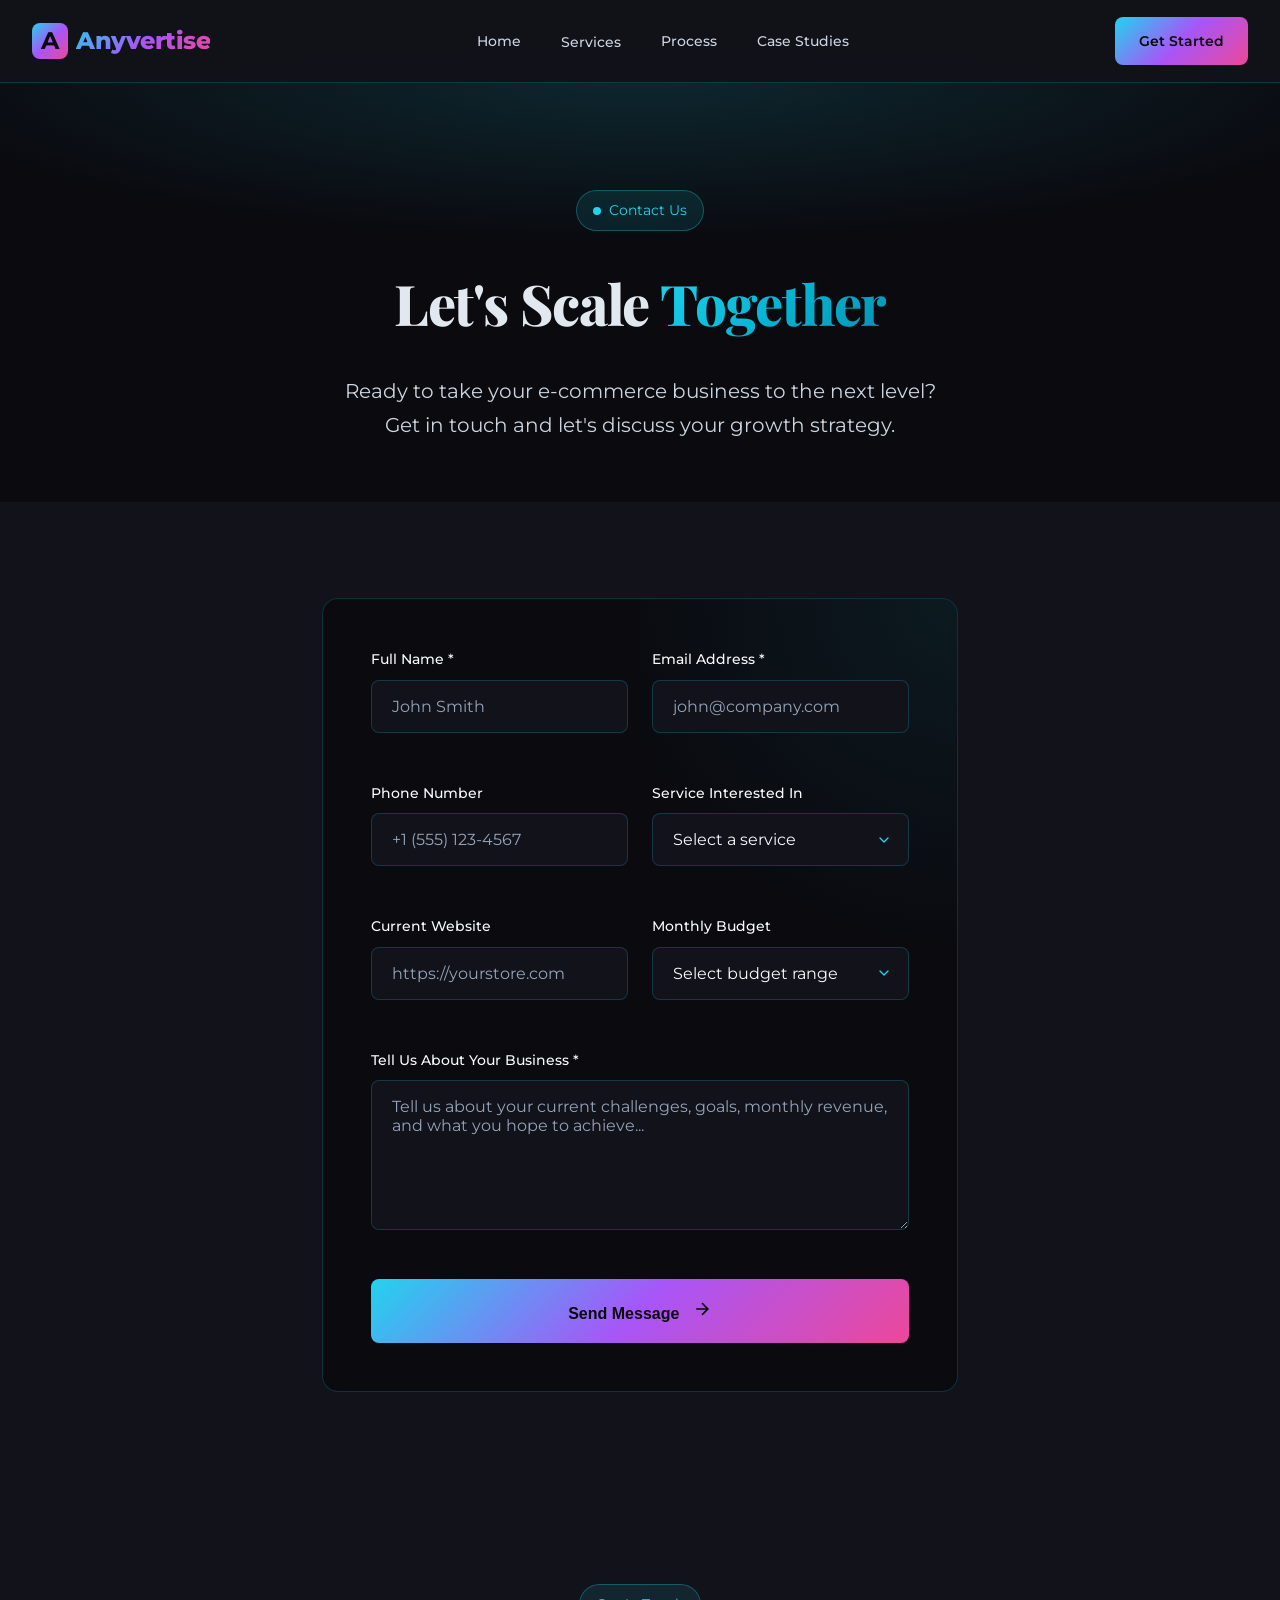
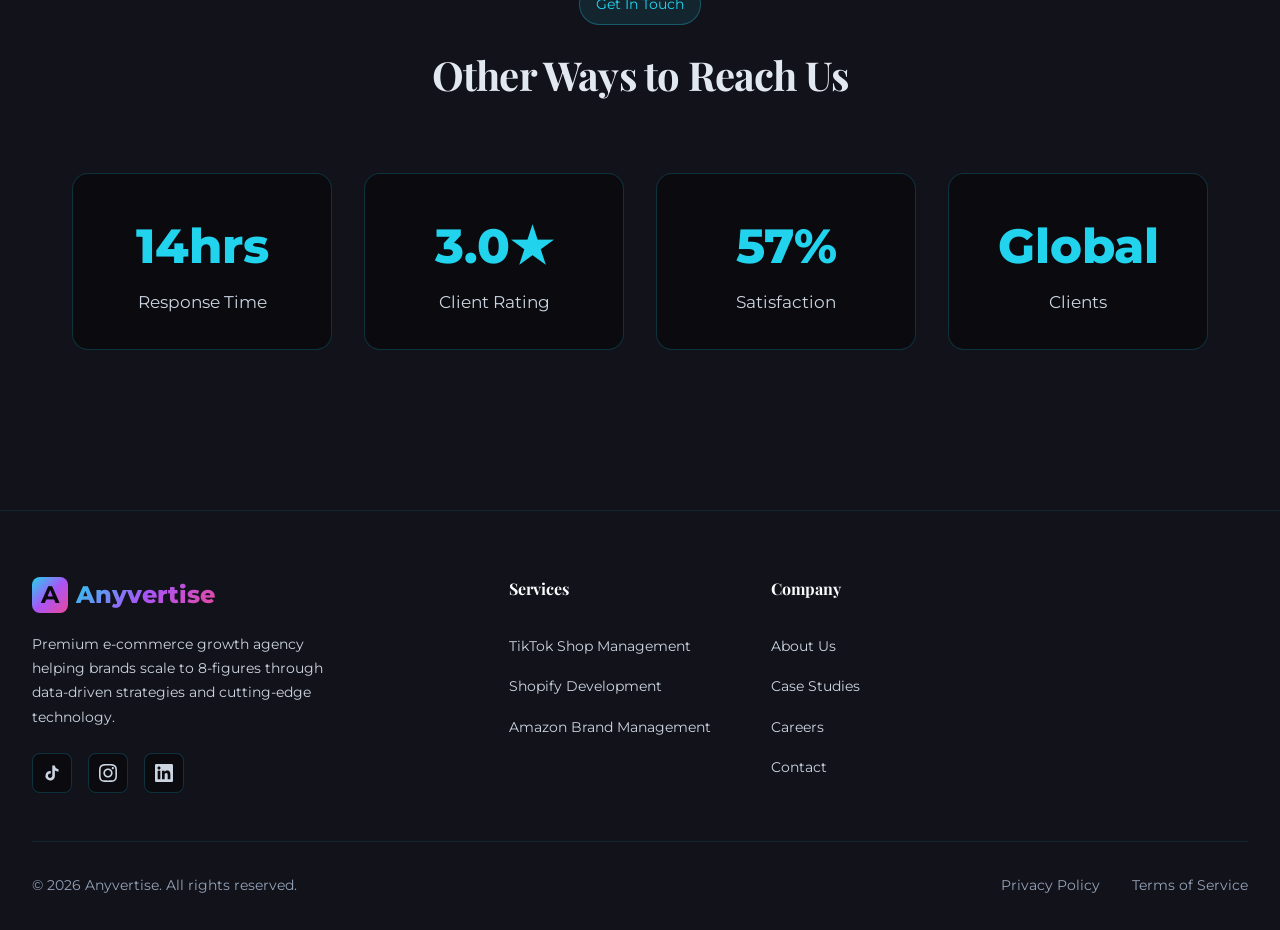
==== commit 7efe9786: "add endpoint for formspree to receive data" ====
--- a/pages/contact.html
+++ b/pages/contact.html
@@ -30,25 +30,25 @@
 
     <section class="contact-section">
       <div class="contact-container">
-        <form class="contact-form" id="contactForm">
+        <form class="contact-form" id="contactForm" action="https://formspree.io/f/xgonzkee" method="POST">
           <div class="form-row">
             <div class="form-group">
               <label class="form-label" for="name">Full Name *</label>
-              <input type="text" id="name" class="form-input" placeholder="John Smith" required>
+              <input type="text" id="name" name="name" class="form-input" placeholder="John Smith" required>
             </div>
             <div class="form-group">
               <label class="form-label" for="email">Email Address *</label>
-              <input type="email" id="email" class="form-input" placeholder="john@company.com" required>
+              <input type="email" id="email" name="email" class="form-input" placeholder="john@company.com" required>
             </div>
           </div>
           <div class="form-row">
             <div class="form-group">
               <label class="form-label" for="phone">Phone Number</label>
-              <input type="tel" id="phone" class="form-input" placeholder="+1 (555) 123-4567">
+              <input type="tel" id="phone" name="phone" class="form-input" placeholder="+1 (555) 123-4567">
             </div>
             <div class="form-group">
               <label class="form-label" for="service">Service Interested In</label>
-              <select id="service" class="form-select">
+              <select id="service" name="service" class="form-select">
                 <option value="">Select a service</option>
                 <option value="tiktok">TikTok Marketing</option>
                 <option value="shopify">Shopify Development</option>
@@ -60,11 +60,11 @@
           <div class="form-row">
             <div class="form-group">
               <label class="form-label" for="website">Current Website</label>
-              <input type="url" id="website" class="form-input" placeholder="https://yourstore.com">
+              <input type="url" id="website" name="website" class="form-input" placeholder="https://yourstore.com">
             </div>
             <div class="form-group">
               <label class="form-label" for="budget">Monthly Budget</label>
-              <select id="budget" class="form-select">
+              <select id="budget" name="budget" class="form-select">
                 <option value="">Select budget range</option>
                 <option value="under5k">Under $5,000</option>
                 <option value="5k-10k">$5,000 - $10,000</option>
@@ -76,7 +76,7 @@
           </div>
           <div class="form-group">
             <label class="form-label" for="message">Tell Us About Your Business *</label>
-            <textarea id="message" class="form-textarea" placeholder="Tell us about your current challenges, goals, monthly revenue, and what you hope to achieve..." required></textarea>
+            <textarea id="message" name="message" class="form-textarea" placeholder="Tell us about your current challenges, goals, monthly revenue, and what you hope to achieve..." required></textarea>
           </div>
           <button type="submit" class="form-submit">
             Send Message
--- a/css/style.css
+++ b/css/style.css
@@ -2022,6 +2022,57 @@
     color: var(--bg-primary) !important;
   }
 
+  .mobile-dropdown {
+    width: 100%;
+  }
+
+  .mobile-dropdown-btn {
+    width: 100%;
+    display: flex;
+    justify-content: space-between;
+    align-items: center;
+    padding: 1rem;
+    background: none;
+    border: none;
+    color: var(--text-secondary);
+    font-size: 1rem;
+    font-weight: 500;
+    cursor: pointer;
+    border-radius: var(--radius-sm);
+    text-align: left;
+    margin-bottom: 0.5rem;
+  }
+
+  .mobile-dropdown-btn:hover,
+  .mobile-dropdown-btn.active {
+    background: rgba(34, 211, 238, 0.1);
+    color: var(--accent-primary);
+  }
+
+  .mobile-dropdown-content {
+    display: none;
+    padding-left: 1rem;
+    margin-bottom: 0.5rem;
+  }
+
+  .mobile-dropdown-content.show {
+    display: block;
+  }
+
+  .mobile-dropdown-content a {
+    font-size: 0.9rem !important;
+    padding: 0.75rem 1rem !important;
+  }
+  
+  .dropdown-icon {
+    font-size: 0.8rem;
+    transition: transform 0.3s ease;
+  }
+  
+  .mobile-dropdown-btn.active .dropdown-icon {
+    transform: rotate(180deg);
+  }
+
   .footer-collapse {
     display: none;
   }
